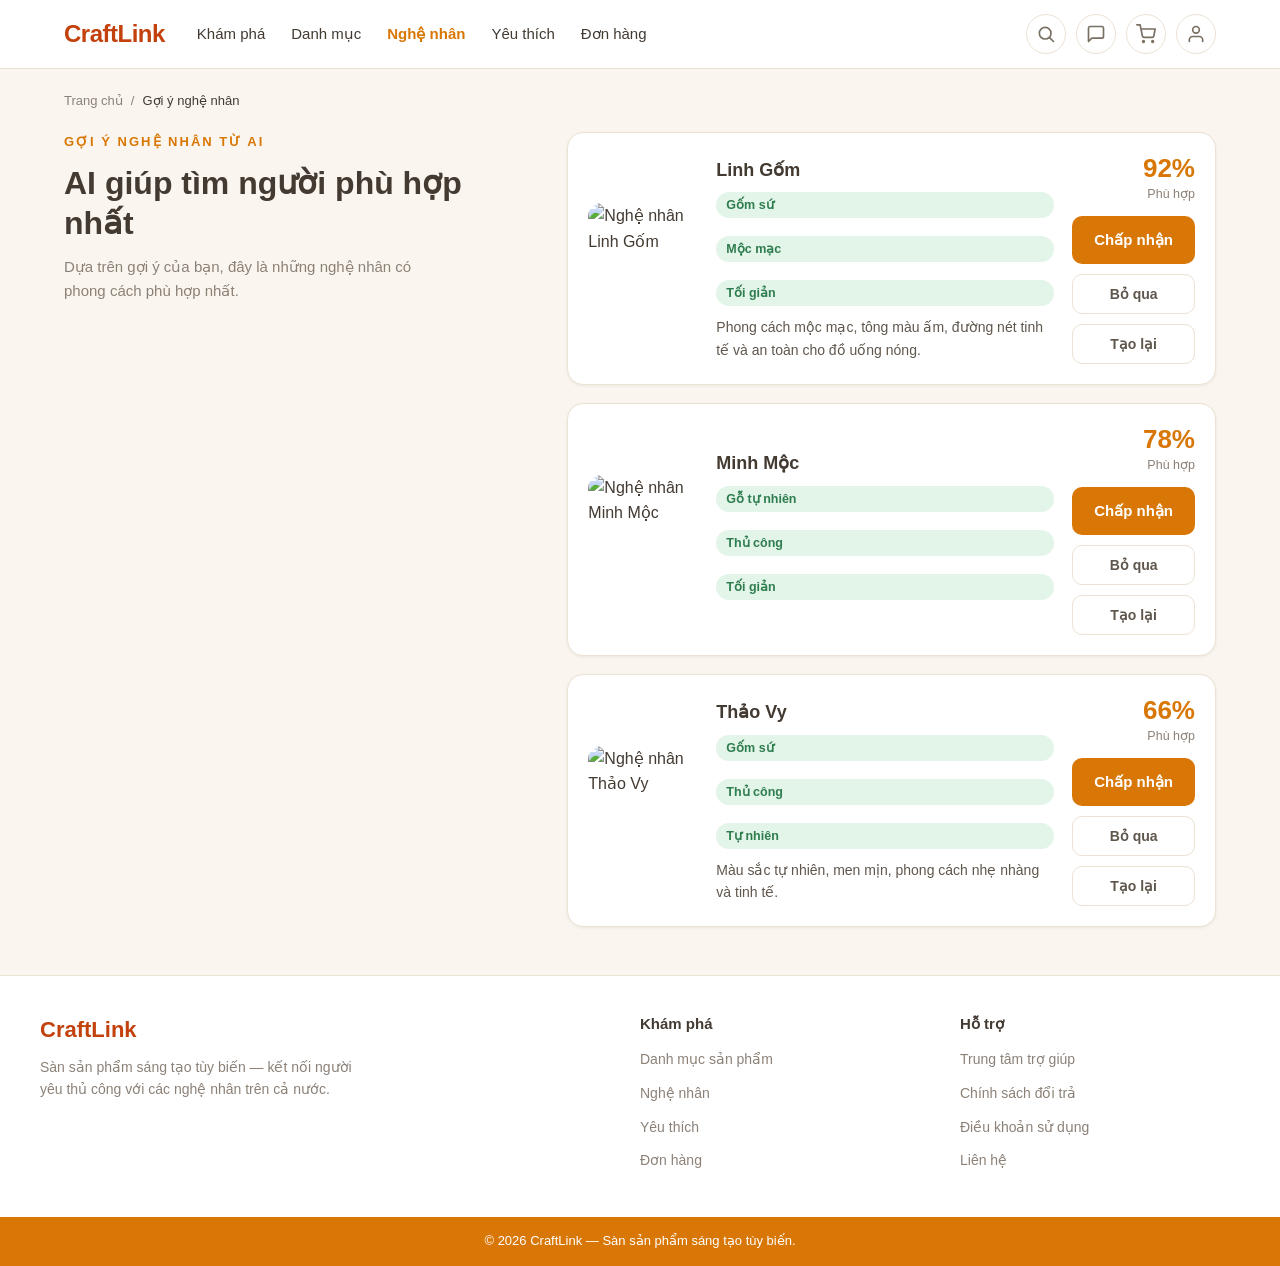
==== artisan-suggestions.html @ 3306de00 "Add files via upload add buyer page HTML" ====
<!DOCTYPE html>
<html lang="vi">
<head>
  <meta charset="UTF-8">
  <meta name="viewport" content="width=device-width, initial-scale=1.0">
  <title>Gợi ý nghệ nhân từ AI | CraftLink</title>
  <meta name="description" content="Dựa trên brief của bạn, AI gợi ý những nghệ nhân CraftLink có phong cách phù hợp nhất.">
  <link rel="stylesheet" href="css/style.css">
  <link rel="stylesheet" href="css/artisan-suggestions.css">
</head>
<body>

  <header class="site-header">
    <div class="container header-inner">

      <a href="index.html" class="brand">CraftLink</a>

      <nav class="main-nav" aria-label="Điều hướng chính">
        <ul>
          <li><a href="index.html">Khám phá</a></li>
          <li><a href="index.html">Danh mục</a></li>
          <li><a href="artisan-suggestions.html" class="active" aria-current="page">Nghệ nhân</a></li>
          <li><a href="favorites.html">Yêu thích</a></li>
          <li><a href="orders.html">Đơn hàng</a></li>
        </ul>
      </nav>

      <div class="header-actions">
        <a href="index.html" class="icon-btn" aria-label="Tìm kiếm">
          <svg viewBox="0 0 24 24" fill="none" stroke="currentColor" stroke-width="2" stroke-linecap="round" stroke-linejoin="round" width="20" height="20" aria-hidden="true"><circle cx="11" cy="11" r="7"/><line x1="21" y1="21" x2="16.65" y2="16.65"/></svg>
        </a>
        <button type="button" class="icon-btn" aria-label="Tin nhắn">
          <svg viewBox="0 0 24 24" fill="none" stroke="currentColor" stroke-width="2" stroke-linecap="round" stroke-linejoin="round" width="20" height="20" aria-hidden="true"><path d="M21 15a2 2 0 0 1-2 2H7l-4 4V5a2 2 0 0 1 2-2h14a2 2 0 0 1 2 2z"/></svg>
        </button>
        <a href="cart.html" class="icon-btn" aria-label="Giỏ hàng">
          <svg viewBox="0 0 24 24" fill="none" stroke="currentColor" stroke-width="2" stroke-linecap="round" stroke-linejoin="round" width="20" height="20" aria-hidden="true"><circle cx="9" cy="21" r="1"/><circle cx="20" cy="21" r="1"/><path d="M1 1h4l2.68 13.39a2 2 0 0 0 2 1.61h9.72a2 2 0 0 0 2-1.61L23 6H6"/></svg>
        </a>
        <button type="button" class="icon-btn" aria-label="Tài khoản">
          <svg viewBox="0 0 24 24" fill="none" stroke="currentColor" stroke-width="2" stroke-linecap="round" stroke-linejoin="round" width="20" height="20" aria-hidden="true"><path d="M20 21v-2a4 4 0 0 0-4-4H8a4 4 0 0 0-4 4v2"/><circle cx="12" cy="7" r="4"/></svg>
        </button>
      </div>

    </div>
  </header>

  <main class="container">

    <nav class="breadcrumb" aria-label="Breadcrumb">
      <ol>
        <li><a href="index.html">Trang chủ</a></li>
        <li><span aria-current="page">Gợi ý nghệ nhân</span></li>
      </ol>
    </nav>

    <div class="suggestions-layout">

      <section class="suggestions-hero" aria-labelledby="page-title">
        <p class="hero-eyebrow">Gợi ý nghệ nhân từ AI</p>
        <h1 id="page-title">AI giúp tìm người phù hợp nhất</h1>
        <p class="hero-text">Dựa trên gợi ý của bạn, đây là những nghệ nhân có phong cách phù hợp nhất.</p>
      </section>

      <section class="artisan-list" aria-label="Danh sách nghệ nhân được AI gợi ý">
        <ul>

          <li>
            <article class="panel artisan-suggestion-card" id="artisan-linh-gom">
              <img class="artisan-photo" src="assets/images/linh-gom.png" alt="Nghệ nhân Linh Gốm">
              <div class="artisan-info">
                <h2 class="artisan-name-lg">Linh Gốm</h2>
                <ul class="tag-list">
                  <li class="tag">Gốm sứ</li>
                  <li class="tag">Mộc mạc</li>
                  <li class="tag">Tối giản</li>
                </ul>
                <p class="artisan-desc">Phong cách mộc mạc, tông màu ấm, đường nét tinh tế và an toàn cho đồ uống nóng.</p>
              </div>
              <div class="artisan-card-side">
                <p class="match-score">
                  <span class="match-percent">92%</span>
                  <span class="match-label">Phù hợp</span>
                </p>
                <div class="btn-row artisan-card-actions">
                  <a href="orders.html" class="btn-primary" id="accept-linh-gom-btn">Chấp nhận</a>
                  <button type="button" class="btn-light" id="skip-linh-gom-btn">Bỏ qua</button>
                  <button type="button" class="btn-light" id="regenerate-linh-gom-btn">Tạo lại</button>
                </div>
              </div>
            </article>
          </li>

          <li>
            <article class="panel artisan-suggestion-card" id="artisan-minh-moc">
              <img class="artisan-photo" src="assets/images/minh-moc.png" alt="Nghệ nhân Minh Mộc">
              <div class="artisan-info">
                <h2 class="artisan-name-lg">Minh Mộc</h2>
                <ul class="tag-list">
                  <li class="tag">Gỗ tự nhiên</li>
                  <li class="tag">Thủ công</li>
                  <li class="tag">Tối giản</li>
                </ul>
              </div>
              <div class="artisan-card-side">
                <p class="match-score">
                  <span class="match-percent">78%</span>
                  <span class="match-label">Phù hợp</span>
                </p>
                <div class="btn-row artisan-card-actions">
                  <a href="orders.html" class="btn-primary" id="accept-minh-moc-btn">Chấp nhận</a>
                  <button type="button" class="btn-light" id="skip-minh-moc-btn">Bỏ qua</button>
                  <button type="button" class="btn-light" id="regenerate-minh-moc-btn">Tạo lại</button>
                </div>
              </div>
            </article>
          </li>

          <li>
            <article class="panel artisan-suggestion-card" id="artisan-thao-vy">
              <img class="artisan-photo" src="assets/images/thao-vy.png" alt="Nghệ nhân Thảo Vy">
              <div class="artisan-info">
                <h2 class="artisan-name-lg">Thảo Vy</h2>
                <ul class="tag-list">
                  <li class="tag">Gốm sứ</li>
                  <li class="tag">Thủ công</li>
                  <li class="tag">Tự nhiên</li>
                </ul>
                <p class="artisan-desc">Màu sắc tự nhiên, men mịn, phong cách nhẹ nhàng và tinh tế.</p>
              </div>
              <div class="artisan-card-side">
                <p class="match-score">
                  <span class="match-percent">66%</span>
                  <span class="match-label">Phù hợp</span>
                </p>
                <div class="btn-row artisan-card-actions">
                  <a href="orders.html" class="btn-primary" id="accept-thao-vy-btn">Chấp nhận</a>
                  <button type="button" class="btn-light" id="skip-thao-vy-btn">Bỏ qua</button>
                  <button type="button" class="btn-light" id="regenerate-thao-vy-btn">Tạo lại</button>
                </div>
              </div>
            </article>
          </li>

        </ul>
      </section>

    </div>
  </main>

  <footer class="site-footer">
    <div class="container footer-top">
      <div class="footer-brand">
        <p class="footer-logo">CraftLink</p>
        <p class="footer-tagline">Sàn sản phẩm sáng tạo tùy biến — kết nối người yêu thủ công với các nghệ nhân trên cả nước.</p>
      </div>

      <nav class="footer-nav" aria-label="Liên kết chân trang — Khám phá">
        <h2>Khám phá</h2>
        <ul>
          <li><a href="index.html">Danh mục sản phẩm</a></li>
          <li><a href="artisan-suggestions.html">Nghệ nhân</a></li>
          <li><a href="favorites.html">Yêu thích</a></li>
          <li><a href="orders.html">Đơn hàng</a></li>
        </ul>
      </nav>

      <nav class="footer-nav" aria-label="Liên kết chân trang — Hỗ trợ">
        <h2>Hỗ trợ</h2>
        <ul>
          <li><a href="#">Trung tâm trợ giúp</a></li>
          <li><a href="#">Chính sách đổi trả</a></li>
          <li><a href="#">Điều khoản sử dụng</a></li>
          <li><a href="#">Liên hệ</a></li>
        </ul>
      </nav>
    </div>

    <div class="footer-bottom">
      <div class="container">
        <p>© 2026 CraftLink — Sàn sản phẩm sáng tạo tùy biến.</p>
      </div>
    </div>
  </footer>

</body>
</html>
---- css/style.css ----
/* ==========================================================================
   CraftLink — Trang Danh sách sản phẩm (giao diện người mua)
   Bảng màu và các giá trị dùng chung theo thiết kế Canva
   ========================================================================== */

:root {
  /* Màu sắc chính */
  --color-bg: #faf6ef;             /* nền kem của trang */
  --color-surface: #ffffff;        /* nền trắng cho thẻ, header, footer */
  --color-primary: #d97706;        /* cam terracotta — nút chính, trạng thái active */
  --color-primary-dark: #b45309;   /* cam đậm — khi hover nút chính */
  --color-primary-light: #fdf0e0;  /* cam rất nhạt — nền hover của icon */
  --color-brand: #c2410c;          /* màu cam đỏ của logo CraftLink */
  --color-price: #d0342c;          /* màu đỏ của giá sản phẩm */
  --color-star: #f5a623;           /* màu vàng của sao đánh giá */
  --color-success: #2e9e5b;        /* xanh lá — nút Chấp nhận, trạng thái hoàn tất */
  --color-success-dark: #268349;   /* xanh đậm — khi hover nút Chấp nhận */
  --color-success-light: #e3f4e8;  /* nền xanh rất nhạt — tag kỹ năng, badge hoàn thành */
  --color-text: #433a32;           /* nâu đậm — màu chữ chính */
  --color-text-muted: #8c8177;     /* xám nâu — màu chữ phụ */
  --color-border: #ece2d4;         /* màu viền nhạt */

  /* Bóng đổ và bo góc */
  --shadow-card: 0 1px 3px rgba(67, 58, 50, 0.08);
  --shadow-card-hover: 0 10px 24px rgba(67, 58, 50, 0.16);
  --radius-card: 16px;
  --radius-btn: 10px;
}


/* ==========================================================================
   Reset và kiểu chữ cơ bản
   ========================================================================== */

* {
  box-sizing: border-box;
}

body {
  margin: 0;
  font-family: "Segoe UI", "Helvetica Neue", Arial, sans-serif;
  font-size: 16px;
  line-height: 1.6;
  color: var(--color-text);
  background-color: var(--color-bg);
}

img {
  display: block;
  max-width: 100%;
}

ul, ol {
  margin: 0;
  padding: 0;
  list-style: none;
}

fieldset {
  margin: 0;
  padding: 0;
  border: none;
}

legend {
  padding: 0;
}

button, input, select, textarea {
  font-family: inherit;
  font-size: inherit;
  color: inherit;
}

a {
  color: inherit;
  text-decoration: none;
}

:focus-visible {
  outline: 2px solid var(--color-primary);
  outline-offset: 2px;
}


/* ==========================================================================
   Lớp tiện ích
   ========================================================================== */

.container {
  max-width: 1200px;
  margin: 0 auto;
  padding: 0 24px;
}

/* Ẩn chữ khỏi mắt nhưng máy đọc màn hình vẫn đọc được (dùng cho label, heading hỗ trợ) */
.visually-hidden {
  position: absolute;
  width: 1px;
  height: 1px;
  margin: -1px;
  padding: 0;
  border: 0;
  overflow: hidden;
  clip: rect(0 0 0 0);
  white-space: nowrap;
}


/* ==========================================================================
   Header
   ========================================================================== */

.site-header {
  background-color: var(--color-surface);
  border-bottom: 1px solid var(--color-border);
}

.header-inner {
  display: flex;
  align-items: center;
  flex-wrap: wrap;
  gap: 14px 32px;
  min-height: 68px;
}

.brand {
  font-size: 24px;
  font-weight: 700;
  color: var(--color-brand);
  letter-spacing: -0.5px;
}

.main-nav ul {
  display: flex;
  gap: 26px;
}

.main-nav a {
  padding: 6px 0;
  font-size: 15px;
  transition: color 0.2s;
}

.main-nav a:hover {
  color: var(--color-primary);
}

.main-nav a.active {
  color: var(--color-primary);
  font-weight: 600;
}

.header-actions {
  display: flex;
  gap: 10px;
  margin-left: auto;
}

.icon-btn {
  display: inline-flex;
  align-items: center;
  justify-content: center;
  width: 40px;
  height: 40px;
  border: 1px solid var(--color-border);
  border-radius: 50%;
  background-color: var(--color-surface);
  color: #7a6f63;
  cursor: pointer;
  transition: background-color 0.2s, border-color 0.2s, color 0.2s;
}

.icon-btn:hover {
  background-color: var(--color-primary-light);
  border-color: var(--color-primary);
  color: var(--color-primary);
}


/* ==========================================================================
   Breadcrumb + tiêu đề trang + ô tìm kiếm
   ========================================================================== */

.breadcrumb {
  margin-top: 22px;
}

.breadcrumb ol {
  display: flex;
  gap: 8px;
  font-size: 13px;
  color: var(--color-text-muted);
}

.breadcrumb li + li::before {
  content: "/";
  margin-right: 8px;
}

.breadcrumb a:hover {
  color: var(--color-primary);
}

.breadcrumb [aria-current] {
  color: var(--color-text);
}

.page-heading {
  display: flex;
  align-items: flex-end;
  justify-content: space-between;
  gap: 24px;
  margin: 18px 0 24px;
}

.page-heading h1 {
  margin: 0;
  font-size: 30px;
  line-height: 1.3;
}

.page-subtitle {
  margin: 6px 0 0;
  font-size: 15px;
  color: var(--color-text-muted);
}

.search-form {
  position: relative;
  width: 340px;
  flex-shrink: 0;
}

.search-form .search-icon {
  position: absolute;
  top: 50%;
  left: 14px;
  transform: translateY(-50%);
  color: var(--color-text-muted);
  pointer-events: none;
}

.search-form input {
  width: 100%;
  padding: 11px 14px 11px 42px;
  border: 1px solid var(--color-border);
  border-radius: var(--radius-btn);
  background-color: var(--color-surface);
  font-size: 14px;
}

.search-form input::placeholder {
  color: var(--color-text-muted);
}


/* ==========================================================================
   Bố cục chính: sidebar bộ lọc + khu vực danh sách sản phẩm
   ========================================================================== */

.catalog {
  display: grid;
  grid-template-columns: 260px 1fr;
  gap: 28px;
  align-items: start;
}


/* ---------- Sidebar bộ lọc ---------- */

.filters {
  position: sticky;
  top: 20px;
  padding: 20px;
  background-color: var(--color-surface);
  border: 1px solid var(--color-border);
  border-radius: var(--radius-card);
  box-shadow: var(--shadow-card);
}

.filters-title {
  margin: 0 0 14px;
  font-size: 17px;
}

.filter-group {
  padding: 16px 0;
  border-top: 1px solid var(--color-border);
}

.filter-group:first-of-type {
  padding-top: 0;
  border-top: none;
}

.filter-group legend {
  margin-bottom: 10px;
  font-size: 15px;
  font-weight: 600;
}

.filter-list li {
  margin-bottom: 10px;
}

.filter-list li:last-child {
  margin-bottom: 0;
}

.filter-list input {
  width: 16px;
  height: 16px;
  margin-right: 10px;
  accent-color: var(--color-primary);
  vertical-align: middle;
  cursor: pointer;
}

.filter-list label {
  font-size: 14px;
  color: #5f564c;
  cursor: pointer;
  transition: color 0.2s;
}

.filter-list label:hover {
  color: var(--color-primary);
}

.filter-list input:checked + label {
  color: var(--color-primary);
  font-weight: 600;
}

.price-range {
  width: 100%;
  margin: 6px 0 2px;
  accent-color: var(--color-primary);
  cursor: pointer;
}

.price-scale {
  display: flex;
  justify-content: space-between;
  font-size: 13px;
  color: var(--color-text-muted);
}

.price-scale .price-max {
  color: var(--color-primary);
  font-weight: 600;
}


/* ---------- Thanh trạng thái + sắp xếp ---------- */

.catalog-toolbar {
  display: flex;
  align-items: center;
  justify-content: space-between;
  gap: 16px;
  margin-bottom: 18px;
}

.filter-status {
  margin: 0;
  font-size: 14px;
}

.filter-status strong {
  color: var(--color-primary);
  font-weight: 600;
}

.result-count {
  margin: 2px 0 0;
  font-size: 13px;
  color: var(--color-text-muted);
}

.catalog-sort {
  display: flex;
  align-items: center;
  gap: 10px;
}

.catalog-sort label {
  font-size: 14px;
  color: var(--color-text-muted);
}

.catalog-sort select {
  min-width: 160px;
  padding: 9px 12px;
  border: 1px solid var(--color-border);
  border-radius: var(--radius-btn);
  background-color: var(--color-surface);
  font-size: 14px;
  cursor: pointer;
}

input:focus,
select:focus,
textarea:focus {
  border-color: var(--color-primary);
  outline: none;
  box-shadow: 0 0 0 3px rgba(217, 119, 6, 0.15);
}


/* ==========================================================================
   Lưới sản phẩm và thẻ sản phẩm
   ========================================================================== */

.product-grid {
  display: grid;
  grid-template-columns: repeat(4, 1fr);
  gap: 20px;
}

.product-card {
  display: flex;
  flex-direction: column;
  overflow: hidden;
  background-color: var(--color-surface);
  border: 1px solid var(--color-border);
  border-radius: var(--radius-card);
  box-shadow: var(--shadow-card);
  transition: transform 0.2s, box-shadow 0.2s;
}

.product-card:hover {
  transform: translateY(-3px);
  box-shadow: var(--shadow-card-hover);
}

.product-card article {
  display: flex;
  flex-direction: column;
  flex: 1;
}

.product-media {
  display: block;
  overflow: hidden;
}

.product-media img {
  width: 100%;
  aspect-ratio: 4 / 3;
  object-fit: cover;
  transition: transform 0.3s;
}

.product-card:hover .product-media img {
  transform: scale(1.04);
}

.product-body {
  display: flex;
  flex-direction: column;
  flex: 1;
  padding: 14px 16px 16px;
}

.product-name {
  margin: 0;
  font-size: 15px;
  line-height: 1.45;
}

.product-name a:hover {
  color: var(--color-primary);
}

.product-artisan {
  margin: 2px 0 0;
  font-size: 13px;
  color: var(--color-text-muted);
}

.product-meta {
  display: flex;
  align-items: baseline;
  justify-content: space-between;
  gap: 8px;
  margin: 6px 0 14px;
}

.product-price {
  font-size: 17px;
  font-weight: 700;
  color: var(--color-price);
}

.product-rating {
  font-size: 13px;
  color: var(--color-text-muted);
  white-space: nowrap;
}

.product-rating .star {
  color: var(--color-star);
}

.product-note {
  margin: -6px 0 14px;
  font-size: 12.5px;
  color: var(--color-text-muted);
}

.btn-customize {
  margin-top: auto;
  padding: 10px 12px;
  border: none;
  border-radius: var(--radius-btn);
  background-color: var(--color-primary);
  color: #ffffff;
  font-size: 14px;
  font-weight: 600;
  cursor: pointer;
  transition: background-color 0.2s;
}

.btn-customize:hover {
  background-color: var(--color-primary-dark);
}

/* Nút bỏ sản phẩm khỏi danh sách yêu thích (dùng trong trang Yêu thích) */
.btn-remove-favorite {
  margin-top: 8px;
  align-self: flex-start;
}


/* ---------- Thông báo không có sản phẩm (ẩn, chờ JavaScript bật lên) ---------- */

.empty-state {
  padding: 48px 24px;
  text-align: center;
  background-color: var(--color-surface);
  border: 1px dashed var(--color-border);
  border-radius: var(--radius-card);
}

.empty-state[hidden] {
  display: none;
}

.empty-state-title {
  margin: 0;
  font-size: 17px;
  font-weight: 600;
}

.empty-state-text {
  margin: 6px 0 0;
  font-size: 14px;
  color: var(--color-text-muted);
}


/* ---------- Phân trang ---------- */

.pagination {
  display: flex;
  justify-content: center;
  gap: 10px;
  margin-top: 28px;
}

.page-btn {
  min-width: 40px;
  height: 40px;
  padding: 0 12px;
  border: 1px solid var(--color-border);
  border-radius: var(--radius-btn);
  background-color: var(--color-surface);
  font-size: 14px;
  font-weight: 600;
  cursor: pointer;
  transition: border-color 0.2s, color 0.2s, background-color 0.2s;
}

.page-btn:hover {
  border-color: var(--color-primary);
  color: var(--color-primary);
}

.page-btn.active {
  background-color: var(--color-primary);
  border-color: var(--color-primary);
  color: #ffffff;
  cursor: default;
}


/* ==========================================================================
   Footer
   ========================================================================== */

.site-footer {
  margin-top: 48px;
  background-color: var(--color-surface);
  border-top: 1px solid var(--color-border);
}

.footer-top {
  display: grid;
  grid-template-columns: 2fr 1fr 1fr;
  gap: 40px;
  padding: 36px 0;
}

.footer-logo {
  margin: 0;
  font-size: 22px;
  font-weight: 700;
  color: var(--color-brand);
}

.footer-tagline {
  margin: 8px 0 0;
  max-width: 320px;
  font-size: 14px;
  color: var(--color-text-muted);
}

.footer-nav h2 {
  margin: 0 0 10px;
  font-size: 15px;
}

.footer-nav li {
  margin-bottom: 8px;
}

.footer-nav a {
  font-size: 14px;
  color: var(--color-text-muted);
  transition: color 0.2s;
}

.footer-nav a:hover {
  color: var(--color-primary);
}

.footer-bottom {
  background-color: var(--color-primary);
  color: #ffffff;
}

.footer-bottom p {
  margin: 0;
  padding: 14px 0;
  font-size: 13px;
  text-align: center;
}


/* ==========================================================================
   Thành phần dùng chung cho các trang người mua
   (nút, badge trạng thái, tag, avatar, panel, ghi chú form, upload, sao...)
   ========================================================================== */

/* ---------- Nút dùng chung ---------- */

/* Nút cam chính: Tạo brief tùy biến, Tiến hành đặt hàng, Chấp nhận... */
.btn-primary {
  display: inline-block;
  padding: 12px 22px;
  border: none;
  border-radius: var(--radius-btn);
  background-color: var(--color-primary);
  color: #ffffff;
  font-size: 15px;
  font-weight: 600;
  text-align: center;
  cursor: pointer;
  transition: background-color 0.2s;
}

.btn-primary:hover {
  background-color: var(--color-primary-dark);
}

/* Nút viền cam cho hành động phụ: Báo cáo listing, Gửi yêu cầu chỉnh sửa... */
.btn-outline {
  display: inline-block;
  padding: 11px 20px;
  border: 1.5px solid var(--color-primary);
  border-radius: var(--radius-btn);
  background-color: var(--color-surface);
  color: var(--color-primary);
  font-size: 14px;
  font-weight: 600;
  text-align: center;
  cursor: pointer;
  transition: background-color 0.2s, color 0.2s;
}

.btn-outline:hover {
  background-color: var(--color-primary-light);
}

/* Nút xám nhạt cho hành động nhỏ: Bỏ qua, Tạo lại... */
.btn-light {
  display: inline-block;
  padding: 11px 18px;
  border: 1px solid var(--color-border);
  border-radius: var(--radius-btn);
  background-color: var(--color-surface);
  color: #5f564c;
  font-size: 14px;
  font-weight: 600;
  text-align: center;
  cursor: pointer;
  transition: border-color 0.2s, color 0.2s;
}

.btn-light:hover {
  border-color: var(--color-primary);
  color: var(--color-primary);
}

/* Nút xanh cho hành động "Chấp nhận" của AI */
.btn-success {
  display: inline-block;
  padding: 12px 22px;
  border: none;
  border-radius: var(--radius-btn);
  background-color: var(--color-success);
  color: #ffffff;
  font-size: 15px;
  font-weight: 600;
  text-align: center;
  cursor: pointer;
  transition: background-color 0.2s;
}

.btn-success:hover {
  background-color: var(--color-success-dark);
}

/* Nút to dùng cho hành động quan trọng nhất của trang (AI Brief Builder) */
.btn-large {
  padding: 14px 26px;
  font-size: 16px;
}

/* Hàng chứa nhiều nút cạnh nhau */
.btn-row {
  display: flex;
  flex-wrap: wrap;
  gap: 10px;
}


/* ---------- Nút tăng giảm số lượng (trang chi tiết và giỏ hàng) ---------- */

.quantity-stepper {
  display: flex;
  align-items: center;
  border: 1px solid var(--color-border);
  border-radius: var(--radius-btn);
  background-color: var(--color-surface);
  overflow: hidden;
}

.qty-btn {
  width: 38px;
  height: 44px;
  border: none;
  background: none;
  font-size: 18px;
  color: #5f564c;
  cursor: pointer;
  transition: background-color 0.2s, color 0.2s;
}

.qty-btn:hover {
  background-color: var(--color-primary-light);
  color: var(--color-primary);
}

.qty-value {
  min-width: 36px;
  text-align: center;
  font-size: 15px;
  font-weight: 600;
}


/* ---------- Badge trạng thái đơn hàng ---------- */

.badge {
  display: inline-block;
  padding: 4px 12px;
  border-radius: 999px;
  font-size: 12.5px;
  font-weight: 600;
  white-space: nowrap;
}

.badge-progress {          /* Đang làm */
  background-color: var(--color-primary-light);
  color: var(--color-primary-dark);
}

.badge-waiting {           /* Chờ proposal */
  background-color: #fdf3d7;
  color: #92610a;
}

.badge-editing {           /* Đang chỉnh sửa */
  background-color: var(--color-success-light);
  color: #2e7d4f;
}

.badge-done {              /* Hoàn thành */
  background-color: #dcefe2;
  color: #256b44;
}

.badge-cancelled {         /* Đã hủy */
  background-color: #f1ece5;
  color: var(--color-text-muted);
}


/* ---------- Tag kỹ năng của nghệ nhân ---------- */

.tag {
  display: inline-block;
  padding: 3px 10px;
  border-radius: 999px;
  background-color: var(--color-success-light);
  color: #2e7d4f;
  font-size: 12.5px;
  font-weight: 600;
}


/* ---------- Ảnh đại diện tròn ---------- */

.avatar {
  width: 44px;
  height: 44px;
  border-radius: 50%;
  object-fit: cover;
}

.avatar-sm {
  width: 36px;
  height: 36px;
}

.avatar-lg {
  width: 72px;
  height: 72px;
}


/* ---------- Sao đánh giá ---------- */

.stars {
  color: var(--color-star);
  letter-spacing: 2px;
}

.stars-empty {
  color: #d8cfc4;
  letter-spacing: 2px;
}


/* ---------- Khối panel trắng dùng chung cho các thẻ thông tin ---------- */

.panel {
  padding: 20px;
  background-color: var(--color-surface);
  border: 1px solid var(--color-border);
  border-radius: var(--radius-card);
  box-shadow: var(--shadow-card);
}

.panel-title {
  margin: 0 0 14px;
  font-size: 17px;
}


/* ---------- Danh sách thông tin dạng nhãn – giá trị ---------- */

.info-list dt {
  font-size: 13px;
  color: var(--color-text-muted);
}

.info-list dd {
  margin: 2px 0 10px;
  font-size: 14.5px;
  font-weight: 600;
}

.info-list dd:last-child {
  margin-bottom: 0;
}


/* ---------- Liên kết hành động màu đỏ (Xem, Sửa brief, Hủy...) ---------- */

.link-action {
  color: var(--color-price);
  font-size: 13.5px;
  font-weight: 600;
  background: none;
  border: none;
  padding: 0;
  cursor: pointer;
  transition: color 0.2s;
}

.link-action:hover {
  color: #a5281f;
}


/* ---------- Ghi chú màu hồng dưới form ---------- */

.form-note {
  margin: 12px 0 0;
  padding: 10px 14px;
  border-radius: var(--radius-btn);
  background-color: #fdeceb;
  color: #b3261e;
  font-size: 13.5px;
}


/* ---------- Vùng tải ảnh tham khảo lên ---------- */

.upload-box {
  padding: 26px 16px;
  border: 1.5px dashed var(--color-border);
  border-radius: var(--radius-card);
  background-color: #fdfaf5;
  text-align: center;
  color: var(--color-text-muted);
  font-size: 14px;
}

.upload-box input {
  margin-top: 10px;
  font-size: 13px;
}


/* ---------- Thanh trạng thái AI đang xử lý ---------- */

.ai-status {
  display: flex;
  align-items: center;
  gap: 10px;
  margin: 0 0 16px;
  padding: 12px 16px;
  border: 1px dashed var(--color-primary);
  border-radius: var(--radius-btn);
  background-color: var(--color-primary-light);
  color: var(--color-primary-dark);
  font-size: 14px;
}

/* Vòng tròn xoay tạo bằng CSS, chưa cần JavaScript */
.spinner {
  flex-shrink: 0;
  width: 16px;
  height: 16px;
  border: 2px solid rgba(217, 119, 6, 0.35);
  border-top-color: var(--color-primary);
  border-radius: 50%;
  animation: spin 0.8s linear infinite;
}

@keyframes spin {
  to {
    transform: rotate(360deg);
  }
}

/* Trên điện thoại nhỏ, các nút trong hàng nút chiếm hết chiều ngang */
@media (max-width: 540px) {
  .btn-row > * {
    width: 100%;
  }
}


/* ==========================================================================
   Responsive — giao diện desktop viết ở trên, thu nhỏ dần theo màn hình
   ========================================================================== */

/* Máy tính bảng lớn: lưới còn 3 cột */
@media (max-width: 1100px) {
  .catalog {
    grid-template-columns: 240px 1fr;
    gap: 24px;
  }

  .product-grid {
    grid-template-columns: repeat(3, 1fr);
  }
}

/* Máy tính bảng: sidebar bộ lọc chuyển lên trên, các nhóm lọc xếp 2 cột */
@media (max-width: 960px) {
  .catalog {
    grid-template-columns: 1fr;
  }

  .filters {
    position: static;
  }

  .filter-form {
    display: grid;
    grid-template-columns: 1fr 1fr;
    column-gap: 28px;
  }

  .filter-group {
    padding: 14px 0;
  }

  .page-heading {
    flex-direction: column;
    align-items: stretch;
  }

  .search-form {
    width: 100%;
  }
}

/* Điện thoại: lưới 2 cột, menu điều hướng xuống hàng riêng */
@media (max-width: 720px) {
  .header-inner {
    padding-top: 12px;
    padding-bottom: 12px;
  }

  .main-nav {
    order: 3;
    width: 100%;
  }

  .main-nav ul {
    justify-content: space-between;
    gap: 12px;
  }

  .product-grid {
    grid-template-columns: repeat(2, 1fr);
    gap: 14px;
  }

  .product-meta {
    flex-direction: column;
    align-items: flex-start;
    gap: 2px;
  }

  .product-note {
    margin-top: -8px;
  }
}

/* Điện thoại nhỏ: 1 cột */
@media (max-width: 540px) {
  .page-heading h1 {
    font-size: 26px;
  }

  .filter-form {
    grid-template-columns: 1fr;
  }

  .product-grid {
    grid-template-columns: 1fr;
  }

  .catalog-toolbar {
    flex-direction: column;
    align-items: stretch;
  }

  .catalog-sort {
    justify-content: space-between;
  }

  .footer-top {
    grid-template-columns: 1fr;
    gap: 24px;
  }
}
---- css/artisan-suggestions.css ----
/* ==========================================================================
   CraftLink — Trang Gợi ý nghệ nhân từ AI
   Bố cục 2 cột: giới thiệu bên trái | danh sách thẻ nghệ nhân bên phải
   ========================================================================== */

.suggestions-layout {
  display: grid;
  grid-template-columns: minmax(0, 5fr) minmax(0, 7fr);
  gap: 40px;
  align-items: start;
  margin-top: 20px;
}


/* ---------- Cột trái: phần giới thiệu ---------- */

.hero-eyebrow {
  margin: 0 0 10px;
  font-size: 13px;
  font-weight: 700;
  letter-spacing: 2px;
  text-transform: uppercase;
  color: var(--color-primary);
}

.suggestions-hero h1 {
  margin: 0 0 12px;
  font-size: 32px;
  line-height: 1.25;
}

.hero-text {
  margin: 0;
  max-width: 380px;
  font-size: 15px;
  color: var(--color-text-muted);
}


/* ---------- Cột phải: danh sách thẻ nghệ nhân ---------- */

.artisan-list ul {
  display: flex;
  flex-direction: column;
  gap: 18px;
}

.artisan-suggestion-card {
  display: grid;
  grid-template-columns: 110px minmax(0, 1fr) auto;
  gap: 18px;
  align-items: center;
}

.artisan-photo {
  width: 110px;
  height: 110px;
  border-radius: 14px;
  object-fit: cover;
}

.artisan-name-lg {
  margin: 0 0 8px;
  font-size: 18px;
}

.tag-list {
  display: flex;
  flex-wrap: wrap;
  gap: 8px;
  margin: 0 0 10px;
}

.artisan-desc {
  margin: 0;
  font-size: 14px;
  color: #5f564c;
}

.artisan-card-side {
  display: flex;
  flex-direction: column;
  align-items: flex-end;
  gap: 12px;
}

.match-score {
  margin: 0;
  text-align: right;
}

.match-percent {
  display: block;
  font-size: 26px;
  font-weight: 700;
  line-height: 1.2;
  color: var(--color-primary);
}

.match-label {
  display: block;
  font-size: 12.5px;
  color: var(--color-text-muted);
}

/* Ba nút của mỗi thẻ xếp thành cột bên phải */
.artisan-card-actions {
  flex-direction: column;
}


/* ==========================================================================
   Responsive
   ========================================================================== */

/* Máy tính bảng: phần giới thiệu lên trên, danh sách xuống dưới */
@media (max-width: 960px) {
  .suggestions-layout {
    grid-template-columns: 1fr;
    gap: 24px;
  }

  .hero-text {
    max-width: none;
  }
}

/* Điện thoại: ảnh nhỏ lại, điểm phù hợp + nút chuyển xuống hàng riêng */
@media (max-width: 720px) {
  .artisan-suggestion-card {
    grid-template-columns: 84px minmax(0, 1fr);
    gap: 14px;
  }

  .artisan-photo {
    width: 84px;
    height: 84px;
  }

  .artisan-card-side {
    grid-column: 1 / -1;
    flex-direction: row;
    align-items: center;
    justify-content: space-between;
    width: 100%;
  }

  .artisan-card-actions {
    flex-direction: row;
  }
}

/* Điện thoại nhỏ */
@media (max-width: 540px) {
  .suggestions-hero h1 {
    font-size: 26px;
  }
}
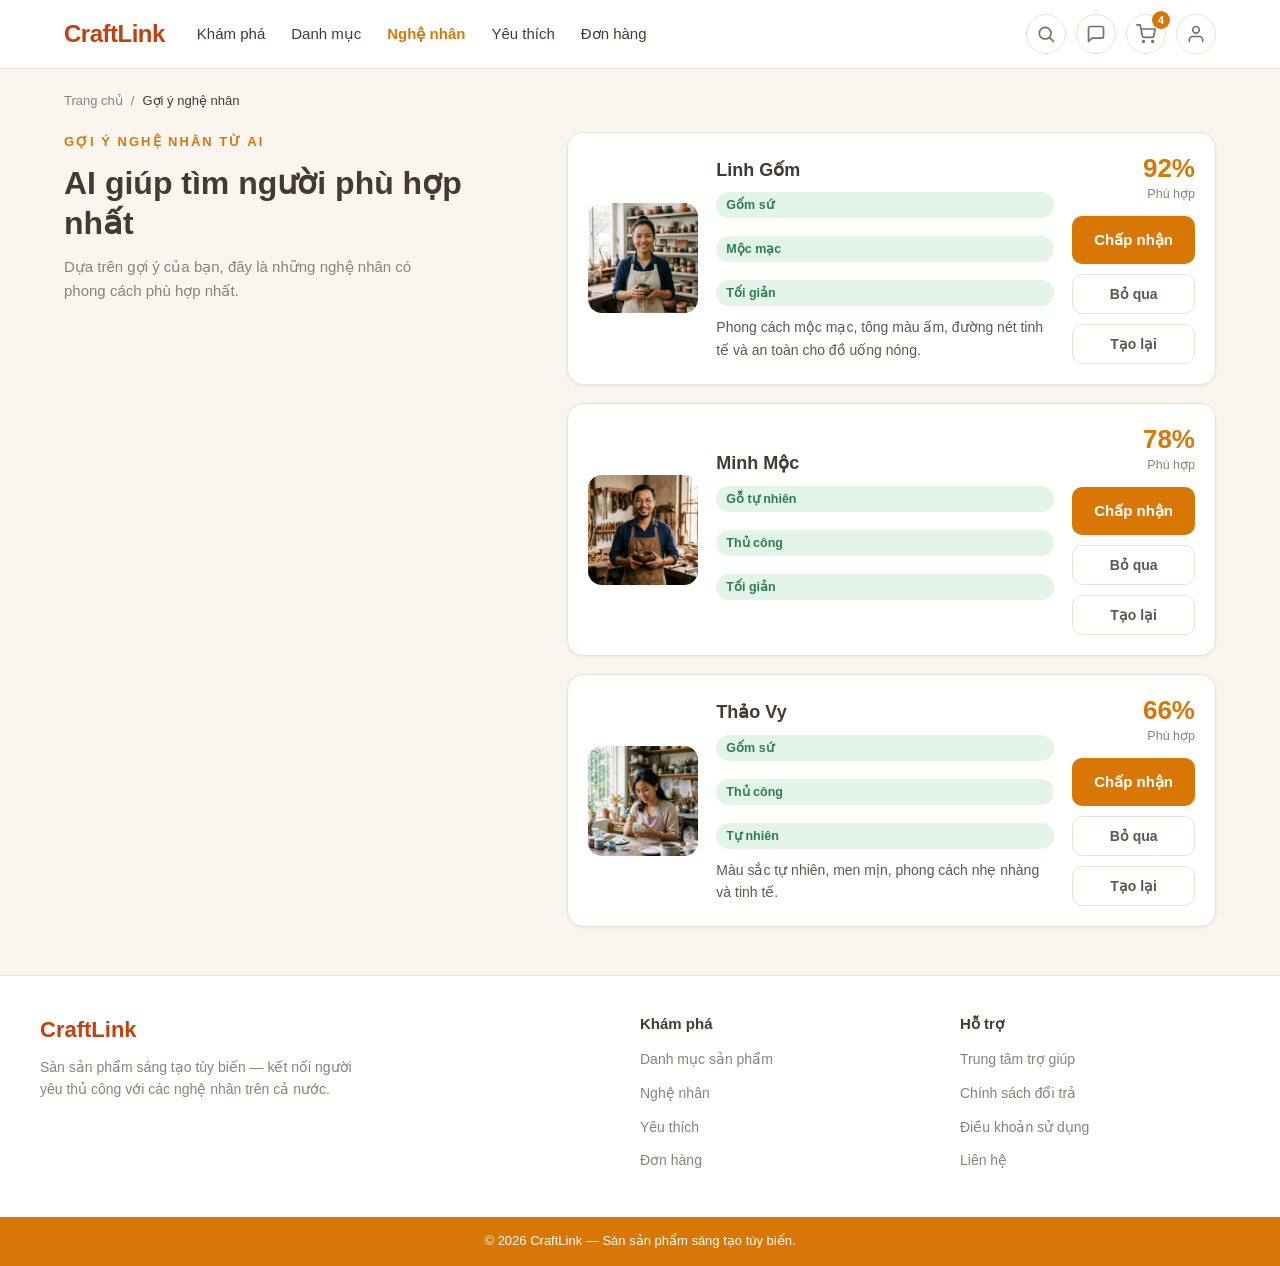
==== commit 70dabedb: "Đồng bộ giao diện 8 trang và JavaScript giai đoạn 1-2 - Cập nhật 8 trang HTML + CSS: hook JS, badge " ====
--- a/artisan-suggestions.html
+++ b/artisan-suggestions.html
@@ -34,6 +34,7 @@
         </button>
         <a href="cart.html" class="icon-btn" aria-label="Giỏ hàng">
           <svg viewBox="0 0 24 24" fill="none" stroke="currentColor" stroke-width="2" stroke-linecap="round" stroke-linejoin="round" width="20" height="20" aria-hidden="true"><circle cx="9" cy="21" r="1"/><circle cx="20" cy="21" r="1"/><path d="M1 1h4l2.68 13.39a2 2 0 0 0 2 1.61h9.72a2 2 0 0 0 2-1.61L23 6H6"/></svg>
+          <span class="cart-count" id="cart-count" hidden></span>
         </a>
         <button type="button" class="icon-btn" aria-label="Tài khoản">
           <svg viewBox="0 0 24 24" fill="none" stroke="currentColor" stroke-width="2" stroke-linecap="round" stroke-linejoin="round" width="20" height="20" aria-hidden="true"><path d="M20 21v-2a4 4 0 0 0-4-4H8a4 4 0 0 0-4 4v2"/><circle cx="12" cy="7" r="4"/></svg>
@@ -181,5 +182,8 @@
     </div>
   </footer>
 
+  <script src="js/data.js"></script>
+  <script src="js/main.js"></script>
+
 </body>
 </html>
--- a/css/style.css
+++ b/css/style.css
@@ -158,6 +158,7 @@
 }
 
 .icon-btn {
+  position: relative; /* mốc định vị cho badge số lượng giỏ hàng */
   display: inline-flex;
   align-items: center;
   justify-content: center;
@@ -279,9 +280,21 @@
   box-shadow: var(--shadow-card);
 }
 
+.filters-head {
+  display: flex;
+  align-items: center;
+  justify-content: space-between;
+  gap: 10px;
+  margin-bottom: 14px;
+}
+
 .filters-title {
-  margin: 0 0 14px;
+  margin: 0;
   font-size: 17px;
+}
+
+.filters-head .link-action {
+  font-size: 13.5px;
 }
 
 .filter-group {
@@ -1104,3 +1117,61 @@
     gap: 24px;
   }
 }
+
+
+/* ==========================================================================
+   Thành phần hỗ trợ JavaScript (GĐ1)
+   ========================================================================== */
+
+/* Badge số lượng sản phẩm trên icon giỏ hàng (JS cập nhật) */
+.cart-count {
+  position: absolute;
+  top: -4px;
+  right: -5px;
+  min-width: 18px;
+  height: 18px;
+  padding: 0 5px;
+  border-radius: 999px;
+  background-color: var(--color-primary);
+  color: #ffffff;
+  font-size: 11px;
+  font-weight: 600;
+  line-height: 18px;
+  text-align: center;
+}
+
+/* Hộp thông báo (toast) — JS tạo phần tử khi cần, hiện đáy màn hình rồi tự ẩn */
+.toast {
+  position: fixed;
+  left: 50%;
+  bottom: 24px;
+  z-index: 60;
+  max-width: min(90vw, 440px);
+  padding: 12px 18px;
+  border-radius: 10px;
+  background-color: #3b322a;
+  color: #ffffff;
+  font-size: 14px;
+  line-height: 1.5;
+  text-align: center;
+  box-shadow: 0 8px 24px rgba(67, 58, 50, 0.28);
+  opacity: 0;
+  transform: translateX(-50%) translateY(10px);
+  transition: opacity 0.25s, transform 0.25s;
+  pointer-events: none;
+}
+
+.toast-show {
+  opacity: 1;
+  transform: translateX(-50%) translateY(0);
+}
+
+/* Các thành phần bên dưới có "display" riêng trong CSS nên khi JS ẩn bằng
+   thuộc tính hidden cần khai báo tường minh (mặc định của trình duyệt
+   không thắng được display của lớp). */
+.product-card[hidden],
+.artisan-suggestion-card[hidden],
+.ai-status[hidden],
+.pagination[hidden] {
+  display: none;
+}
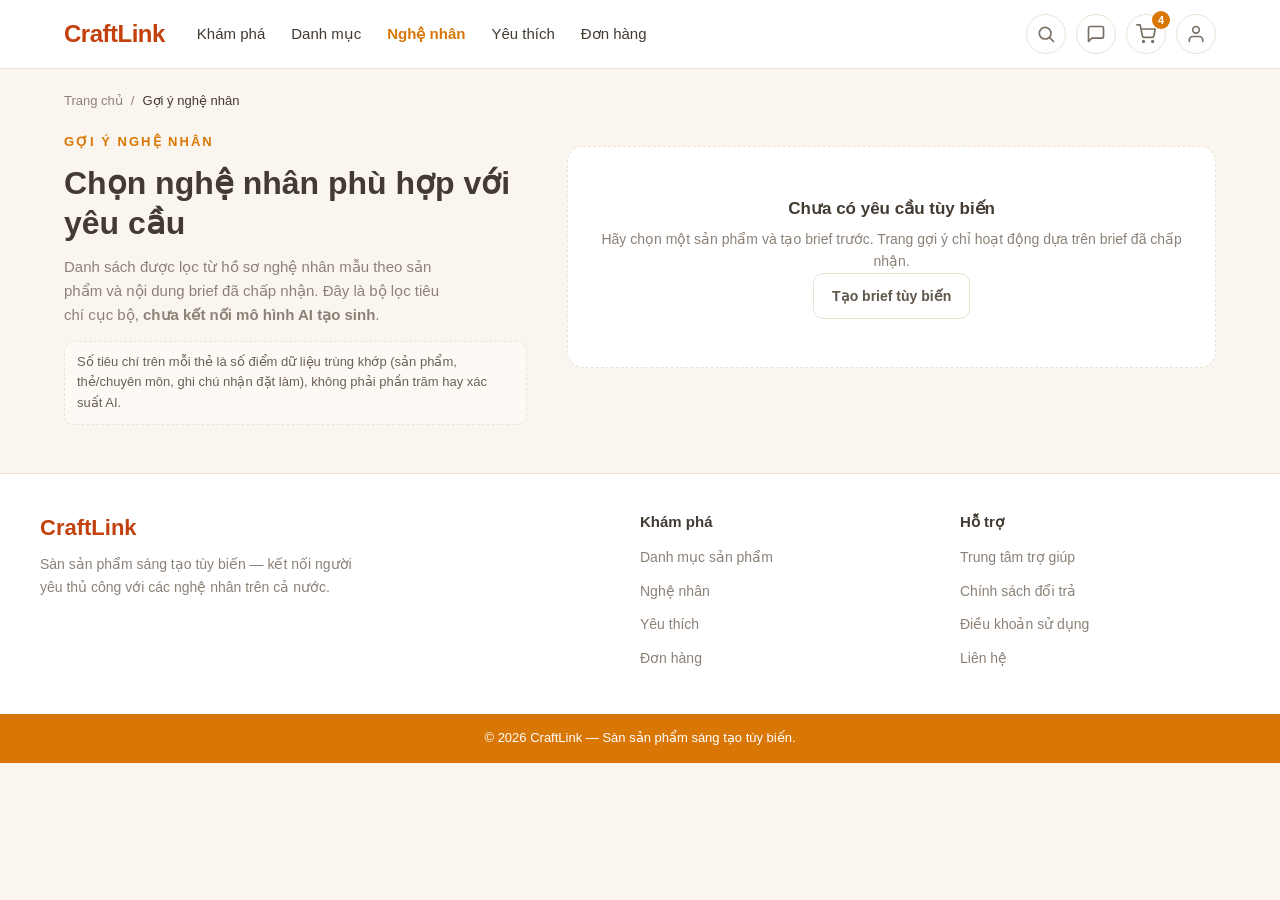
==== commit 95a53585: "GĐ7: hoàn thiện luồng mua hàng 7 bước và trang checkout demo - Chi tiết sản phẩm động theo ?id, giữ " ====
--- a/artisan-suggestions.html
+++ b/artisan-suggestions.html
@@ -3,8 +3,8 @@
 <head>
   <meta charset="UTF-8">
   <meta name="viewport" content="width=device-width, initial-scale=1.0">
-  <title>Gợi ý nghệ nhân từ AI | CraftLink</title>
-  <meta name="description" content="Dựa trên brief của bạn, AI gợi ý những nghệ nhân CraftLink có phong cách phù hợp nhất.">
+  <title>Gợi ý nghệ nhân | CraftLink</title>
+  <meta name="description" content="Lọc hồ sơ nghệ nhân CraftLink theo sản phẩm đang tùy biến và nội dung brief đã chấp nhận, kèm lý do dựa trên dữ liệu mẫu.">
   <link rel="stylesheet" href="css/style.css">
   <link rel="stylesheet" href="css/artisan-suggestions.css">
 </head>
@@ -56,92 +56,65 @@
     <div class="suggestions-layout">
 
       <section class="suggestions-hero" aria-labelledby="page-title">
-        <p class="hero-eyebrow">Gợi ý nghệ nhân từ AI</p>
-        <h1 id="page-title">AI giúp tìm người phù hợp nhất</h1>
-        <p class="hero-text">Dựa trên gợi ý của bạn, đây là những nghệ nhân có phong cách phù hợp nhất.</p>
+        <p class="hero-eyebrow">Gợi ý nghệ nhân</p>
+        <h1 id="page-title">Chọn nghệ nhân phù hợp với yêu cầu</h1>
+        <p class="hero-text">Danh sách được lọc từ hồ sơ nghệ nhân mẫu theo sản phẩm và nội dung brief đã chấp nhận. Đây là bộ lọc tiêu chí cục bộ, <strong>chưa kết nối mô hình AI tạo sinh</strong>.</p>
+
+        <div class="suggestion-context panel" id="suggestion-context" hidden>
+          <p class="suggestion-context-label">Sản phẩm đang tùy biến</p>
+          <p class="suggestion-context-name" id="suggestion-product-name"></p>
+          <p class="suggestion-context-meta" id="suggestion-product-meta"></p>
+          <p class="suggestion-context-brief" id="suggestion-brief"></p>
+          <a href="customize.html" class="link-action" id="suggestion-back-link">← Sửa brief</a>
+        </div>
+
+        <p class="hero-honest-note">Số tiêu chí trên mỗi thẻ là số điểm dữ liệu trùng khớp (sản phẩm, thẻ/chuyên môn, ghi chú nhận đặt làm), không phải phần trăm hay xác suất AI.</p>
       </section>
 
-      <section class="artisan-list" aria-label="Danh sách nghệ nhân được AI gợi ý">
-        <ul>
+      <section class="artisan-list" aria-label="Danh sách nghệ nhân được gợi ý">
+        <div class="suggestion-toolbar">
+          <p class="suggestion-summary" id="suggestion-summary" hidden></p>
+          <button type="button" class="btn-light" id="suggestion-reset-btn" hidden>Tạo lại gợi ý</button>
+        </div>
 
+        <ul id="artisan-list"></ul>
+
+        <div class="empty-state" id="suggestions-empty" hidden>
+          <p class="empty-state-title" id="suggestions-empty-title"></p>
+          <p class="empty-state-text" id="suggestions-empty-text"></p>
+          <a href="customize.html" class="btn-light" id="suggestions-empty-link">Quay lại tạo brief</a>
+        </div>
+
+        <template id="artisan-card-template">
           <li>
-            <article class="panel artisan-suggestion-card" id="artisan-linh-gom">
-              <img class="artisan-photo" src="assets/images/linh-gom.png" alt="Nghệ nhân Linh Gốm">
+            <article class="panel artisan-suggestion-card">
+              <img class="artisan-photo artisan-photo-img" src="" alt="">
+              <span class="artisan-photo artisan-photo-initial" hidden aria-hidden="true"></span>
               <div class="artisan-info">
-                <h2 class="artisan-name-lg">Linh Gốm</h2>
-                <ul class="tag-list">
-                  <li class="tag">Gốm sứ</li>
-                  <li class="tag">Mộc mạc</li>
-                  <li class="tag">Tối giản</li>
-                </ul>
-                <p class="artisan-desc">Phong cách mộc mạc, tông màu ấm, đường nét tinh tế và an toàn cho đồ uống nóng.</p>
+                <h2 class="artisan-name-lg"></h2>
+                <ul class="tag-list"></ul>
+                <p class="artisan-desc"></p>
+                <ul class="artisan-reasons"></ul>
+                <p class="artisan-meta artisan-location-line"></p>
+                <p class="artisan-meta artisan-product-count-line"></p>
+                <p class="artisan-meta artisan-custom-line"></p>
+                <p class="artisan-demo-note" hidden></p>
               </div>
               <div class="artisan-card-side">
                 <p class="match-score">
-                  <span class="match-percent">92%</span>
-                  <span class="match-label">Phù hợp</span>
+                  <span class="match-tag"></span>
+                  <span class="match-label">tiêu chí dữ liệu trùng khớp</span>
                 </p>
                 <div class="btn-row artisan-card-actions">
-                  <a href="orders.html" class="btn-primary" id="accept-linh-gom-btn">Chấp nhận</a>
-                  <button type="button" class="btn-light" id="skip-linh-gom-btn">Bỏ qua</button>
-                  <button type="button" class="btn-light" id="regenerate-linh-gom-btn">Tạo lại</button>
+                  <button type="button" class="btn-primary artisan-select-btn">Chọn nghệ nhân</button>
+                  <button type="button" class="btn-light artisan-skip-btn">Bỏ qua</button>
+                  <button type="button" class="btn-light artisan-regenerate-btn">Tạo lại</button>
                 </div>
               </div>
             </article>
           </li>
+        </template>
 
-          <li>
-            <article class="panel artisan-suggestion-card" id="artisan-minh-moc">
-              <img class="artisan-photo" src="assets/images/minh-moc.png" alt="Nghệ nhân Minh Mộc">
-              <div class="artisan-info">
-                <h2 class="artisan-name-lg">Minh Mộc</h2>
-                <ul class="tag-list">
-                  <li class="tag">Gỗ tự nhiên</li>
-                  <li class="tag">Thủ công</li>
-                  <li class="tag">Tối giản</li>
-                </ul>
-              </div>
-              <div class="artisan-card-side">
-                <p class="match-score">
-                  <span class="match-percent">78%</span>
-                  <span class="match-label">Phù hợp</span>
-                </p>
-                <div class="btn-row artisan-card-actions">
-                  <a href="orders.html" class="btn-primary" id="accept-minh-moc-btn">Chấp nhận</a>
-                  <button type="button" class="btn-light" id="skip-minh-moc-btn">Bỏ qua</button>
-                  <button type="button" class="btn-light" id="regenerate-minh-moc-btn">Tạo lại</button>
-                </div>
-              </div>
-            </article>
-          </li>
-
-          <li>
-            <article class="panel artisan-suggestion-card" id="artisan-thao-vy">
-              <img class="artisan-photo" src="assets/images/thao-vy.png" alt="Nghệ nhân Thảo Vy">
-              <div class="artisan-info">
-                <h2 class="artisan-name-lg">Thảo Vy</h2>
-                <ul class="tag-list">
-                  <li class="tag">Gốm sứ</li>
-                  <li class="tag">Thủ công</li>
-                  <li class="tag">Tự nhiên</li>
-                </ul>
-                <p class="artisan-desc">Màu sắc tự nhiên, men mịn, phong cách nhẹ nhàng và tinh tế.</p>
-              </div>
-              <div class="artisan-card-side">
-                <p class="match-score">
-                  <span class="match-percent">66%</span>
-                  <span class="match-label">Phù hợp</span>
-                </p>
-                <div class="btn-row artisan-card-actions">
-                  <a href="orders.html" class="btn-primary" id="accept-thao-vy-btn">Chấp nhận</a>
-                  <button type="button" class="btn-light" id="skip-thao-vy-btn">Bỏ qua</button>
-                  <button type="button" class="btn-light" id="regenerate-thao-vy-btn">Tạo lại</button>
-                </div>
-              </div>
-            </article>
-          </li>
-
-        </ul>
       </section>
 
     </div>
--- a/css/style.css
+++ b/css/style.css
@@ -1170,8 +1170,10 @@
    thuộc tính hidden cần khai báo tường minh (mặc định của trình duyệt
    không thắng được display của lớp). */
 .product-card[hidden],
+.product-grid[hidden],
 .artisan-suggestion-card[hidden],
 .ai-status[hidden],
-.pagination[hidden] {
+.pagination[hidden],
+.btn-row[hidden] {
   display: none;
 }
--- a/css/artisan-suggestions.css
+++ b/css/artisan-suggestions.css
@@ -36,13 +36,85 @@
   color: var(--color-text-muted);
 }
 
+/* Ghi chú minh bạch: điểm trên thẻ là số tiêu chí dữ liệu, không phải AI */
+.hero-honest-note {
+  margin: 14px 0 0;
+  padding: 10px 12px;
+  border: 1px dashed var(--color-border);
+  border-radius: var(--radius-btn);
+  background-color: #fdfaf5;
+  color: #6b6055;
+  font-size: 13px;
+}
+
+/* Khối ngữ cảnh: sản phẩm và brief đang được dùng để lọc */
+.suggestion-context {
+  margin-top: 20px;
+}
+
+.suggestion-context-label {
+  margin: 0 0 4px;
+  font-size: 12px;
+  font-weight: 700;
+  letter-spacing: 1px;
+  text-transform: uppercase;
+  color: var(--color-primary);
+}
+
+.suggestion-context-name {
+  margin: 0 0 4px;
+  font-size: 16px;
+  font-weight: 700;
+}
+
+.suggestion-context-meta {
+  margin: 0 0 8px;
+  font-size: 13.5px;
+  color: var(--color-text-muted);
+}
+
+.suggestion-context-brief {
+  margin: 0 0 10px;
+  font-size: 13.5px;
+  line-height: 1.6;
+  color: #5f564c;
+  overflow-wrap: anywhere;
+}
+
 
 /* ---------- Cột phải: danh sách thẻ nghệ nhân ---------- */
 
-.artisan-list ul {
+/* Chỉ danh sách chính dùng flex; không áp lên .tag-list và
+   .artisan-reasons nằm bên trong từng thẻ */
+#artisan-list {
   display: flex;
   flex-direction: column;
   gap: 18px;
+}
+
+#artisan-list[hidden] {
+  display: none;
+}
+
+.suggestion-toolbar {
+  display: flex;
+  flex-wrap: wrap;
+  align-items: center;
+  justify-content: space-between;
+  gap: 10px;
+  margin-bottom: 14px;
+}
+
+.suggestion-summary {
+  margin: 0;
+  font-size: 13px;
+  color: var(--color-text-muted);
+}
+
+/* Nút dùng .btn-light có display riêng nên phải khai báo lại hidden */
+#suggestion-reset-btn[hidden],
+#suggestions-empty-link[hidden] {
+  display: none;
 }
 
 .artisan-suggestion-card {
@@ -59,6 +131,25 @@
   object-fit: cover;
 }
 
+/* Chữ cái đầu thay ảnh khi hồ sơ chưa có ảnh đại diện */
+.artisan-photo-initial {
+  display: flex;
+  align-items: center;
+  justify-content: center;
+  background-color: var(--color-primary-light);
+  color: var(--color-primary-dark);
+  font-size: 34px;
+  font-weight: 700;
+}
+
+.artisan-photo-initial[hidden] {
+  display: none;
+}
+
+.artisan-info {
+  min-width: 0;
+}
+
 .artisan-name-lg {
   margin: 0 0 8px;
   font-size: 18px;
@@ -77,6 +168,46 @@
   color: #5f564c;
 }
 
+.artisan-reasons {
+  display: flex;
+  flex-direction: column;
+  gap: 4px;
+  margin: 10px 0 8px;
+}
+
+.artisan-reasons li {
+  position: relative;
+  padding-left: 16px;
+  font-size: 13px;
+  color: #5f564c;
+}
+
+.artisan-reasons li::before {
+  content: "✓";
+  position: absolute;
+  left: 0;
+  top: 0;
+  color: var(--color-success);
+  font-weight: 700;
+}
+
+.artisan-meta {
+  margin: 3px 0 0;
+  font-size: 13px;
+  color: var(--color-text-muted);
+}
+
+.artisan-demo-note {
+  margin: 6px 0 0;
+  font-size: 12.5px;
+  font-style: italic;
+  color: var(--color-text-muted);
+}
+
+.artisan-demo-note[hidden] {
+  display: none;
+}
+
 .artisan-card-side {
   display: flex;
   flex-direction: column;
@@ -90,6 +221,15 @@
 }
 
 .match-percent {
+  display: block;
+  font-size: 26px;
+  font-weight: 700;
+  line-height: 1.2;
+  color: var(--color-primary);
+}
+
+/* Số tiêu chí dữ liệu trùng khớp (không phải phần trăm AI) */
+.match-tag {
   display: block;
   font-size: 26px;
   font-weight: 700;
@@ -147,6 +287,8 @@
 
   .artisan-card-actions {
     flex-direction: row;
+    flex-wrap: wrap;
+    justify-content: flex-end;
   }
 }
 
